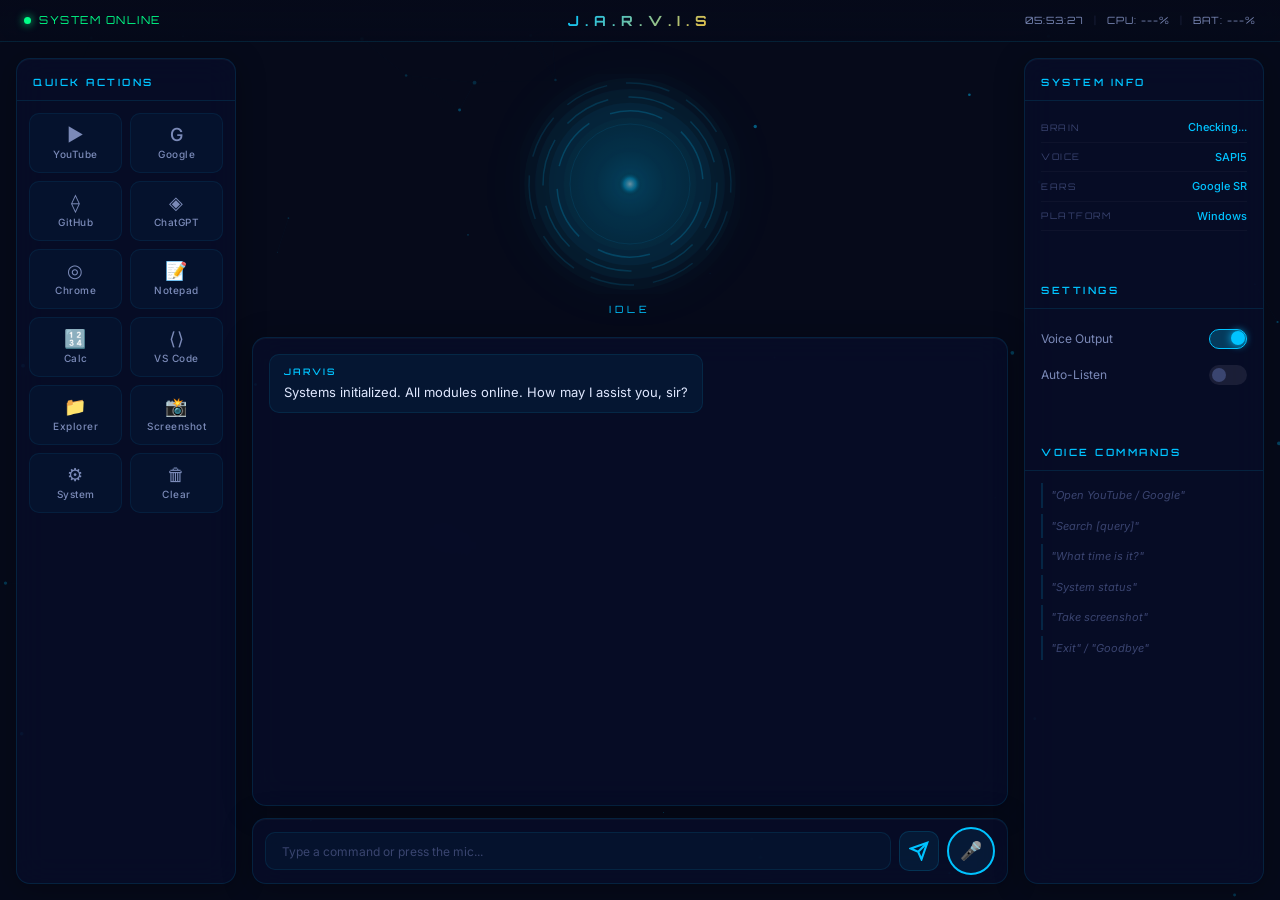
==== web/index.html @ ebd3c302 "Add Jarvis GUI Desktop App - Iron Man inspired interface with Eel (Python + HTML/CSS/JS), animated o" ====
<!DOCTYPE html>
<html lang="en">
<head>
    <meta charset="UTF-8">
    <meta name="viewport" content="width=device-width, initial-scale=1.0">
    <title>J.A.R.V.I.S — AI Assistant</title>
    <link rel="preconnect" href="https://fonts.googleapis.com">
    <link rel="preconnect" href="https://fonts.gstatic.com" crossorigin>
    <link href="https://fonts.googleapis.com/css2?family=Orbitron:wght@400;500;600;700;900&family=Inter:wght@300;400;500;600&display=swap" rel="stylesheet">
    <link rel="stylesheet" href="style.css">
</head>
<body>
    <!-- Background particle canvas -->
    <canvas id="bg-canvas"></canvas>

    <!-- Top status bar -->
    <header id="status-bar">
        <div class="status-left">
            <span class="status-dot"></span>
            <span id="status-text">SYSTEM ONLINE</span>
        </div>
        <div class="status-center">
            <span class="logo-text">J.A.R.V.I.S</span>
        </div>
        <div class="status-right">
            <span id="clock"></span>
            <span class="divider">|</span>
            <span id="cpu-stat">CPU: ---%</span>
            <span class="divider">|</span>
            <span id="battery-stat">BAT: ---%</span>
        </div>
    </header>

    <!-- Main container -->
    <main id="app">
        <!-- Left panel: Quick Actions -->
        <aside id="actions-panel" class="glass-panel">
            <h3 class="panel-title">QUICK ACTIONS</h3>
            <div class="actions-grid">
                <button class="action-btn" data-cmd="open youtube" id="btn-youtube">
                    <div class="action-icon">▶</div>
                    <span>YouTube</span>
                </button>
                <button class="action-btn" data-cmd="open google" id="btn-google">
                    <div class="action-icon">G</div>
                    <span>Google</span>
                </button>
                <button class="action-btn" data-cmd="open github" id="btn-github">
                    <div class="action-icon">⟠</div>
                    <span>GitHub</span>
                </button>
                <button class="action-btn" data-cmd="open chatgpt" id="btn-chatgpt">
                    <div class="action-icon">◈</div>
                    <span>ChatGPT</span>
                </button>
                <button class="action-btn" data-cmd="open chrome" id="btn-chrome">
                    <div class="action-icon">◎</div>
                    <span>Chrome</span>
                </button>
                <button class="action-btn" data-cmd="open notepad" id="btn-notepad">
                    <div class="action-icon">📝</div>
                    <span>Notepad</span>
                </button>
                <button class="action-btn" data-cmd="open calculator" id="btn-calc">
                    <div class="action-icon">🔢</div>
                    <span>Calc</span>
                </button>
                <button class="action-btn" data-cmd="open vs code" id="btn-vscode">
                    <div class="action-icon">⟨⟩</div>
                    <span>VS Code</span>
                </button>
                <button class="action-btn" data-cmd="open file explorer" id="btn-explorer">
                    <div class="action-icon">📁</div>
                    <span>Explorer</span>
                </button>
                <button class="action-btn" data-cmd="take screenshot" id="btn-screenshot">
                    <div class="action-icon">📸</div>
                    <span>Screenshot</span>
                </button>
                <button class="action-btn" data-cmd="system status" id="btn-system">
                    <div class="action-icon">⚙</div>
                    <span>System</span>
                </button>
                <button class="action-btn" data-cmd="clear history" id="btn-clear">
                    <div class="action-icon">🗑</div>
                    <span>Clear</span>
                </button>
            </div>
        </aside>

        <!-- Center: Orb + Conversation -->
        <section id="center-panel">
            <!-- Jarvis Orb -->
            <div id="orb-container">
                <canvas id="orb-canvas" width="220" height="220"></canvas>
                <div id="orb-label">IDLE</div>
            </div>

            <!-- Conversation log -->
            <div id="conversation" class="glass-panel">
                <div id="messages">
                    <div class="message jarvis-msg">
                        <span class="msg-sender">JARVIS</span>
                        <span class="msg-text">Systems initialized. All modules online. How may I assist you, sir?</span>
                    </div>
                </div>
            </div>

            <!-- Input bar -->
            <div id="input-bar" class="glass-panel">
                <input type="text" id="text-input" placeholder="Type a command or press the mic..." autocomplete="off" spellcheck="false">
                <button id="send-btn" title="Send">
                    <svg width="20" height="20" viewBox="0 0 24 24" fill="none" stroke="currentColor" stroke-width="2.5"><path d="M22 2L11 13"/><path d="M22 2L15 22L11 13L2 9L22 2Z"/></svg>
                </button>
                <button id="mic-btn" title="Start Listening">
                    <div class="mic-icon">🎤</div>
                    <div class="mic-pulse"></div>
                </button>
            </div>
        </section>

        <!-- Right panel: Settings & Info -->
        <aside id="info-panel" class="glass-panel">
            <h3 class="panel-title">SYSTEM INFO</h3>
            <div class="info-section">
                <div class="info-row">
                    <span class="info-label">Brain</span>
                    <span class="info-value" id="brain-status">Checking...</span>
                </div>
                <div class="info-row">
                    <span class="info-label">Voice</span>
                    <span class="info-value">SAPI5</span>
                </div>
                <div class="info-row">
                    <span class="info-label">Ears</span>
                    <span class="info-value">Google SR</span>
                </div>
                <div class="info-row">
                    <span class="info-label">Platform</span>
                    <span class="info-value">Windows</span>
                </div>
            </div>

            <h3 class="panel-title" style="margin-top: 24px;">SETTINGS</h3>
            <div class="info-section">
                <div class="setting-row">
                    <span>Voice Output</span>
                    <label class="toggle-switch">
                        <input type="checkbox" id="voice-toggle" checked>
                        <span class="toggle-slider"></span>
                    </label>
                </div>
                <div class="setting-row">
                    <span>Auto-Listen</span>
                    <label class="toggle-switch">
                        <input type="checkbox" id="autolisten-toggle">
                        <span class="toggle-slider"></span>
                    </label>
                </div>
            </div>

            <h3 class="panel-title" style="margin-top: 24px;">VOICE COMMANDS</h3>
            <div class="help-list">
                <div class="help-item">"Open YouTube / Google"</div>
                <div class="help-item">"Search [query]"</div>
                <div class="help-item">"What time is it?"</div>
                <div class="help-item">"System status"</div>
                <div class="help-item">"Take screenshot"</div>
                <div class="help-item">"Exit" / "Goodbye"</div>
            </div>
        </aside>
    </main>

    <script type="text/javascript" src="/eel.js"></script>
    <script src="app.js"></script>
</body>
</html>
---- web/style.css ----
/* ============================================================
   JARVIS GUI — Iron Man Inspired Theme
   Colors: Deep navy, electric blue glow, gold accents
   ============================================================ */

:root {
    --bg-primary: #060a1a;
    --bg-secondary: #0a0f2e;
    --bg-panel: rgba(10, 16, 48, 0.65);
    --border-glow: rgba(0, 195, 255, 0.2);
    --border-glow-strong: rgba(0, 195, 255, 0.5);
    --accent-blue: #00c3ff;
    --accent-blue-dim: #0077aa;
    --accent-gold: #f0c040;
    --accent-gold-dim: #9a7a20;
    --accent-green: #00ff88;
    --accent-red: #ff3b5c;
    --text-primary: #e0e8ff;
    --text-secondary: #7b8ab8;
    --text-dim: #3a4570;
    --glass-bg: rgba(8, 14, 44, 0.7);
    --glass-border: rgba(0, 195, 255, 0.12);
    --font-display: 'Orbitron', monospace, sans-serif;
    --font-body: 'Inter', -apple-system, BlinkMacSystemFont, sans-serif;
    --radius: 14px;
    --transition: 0.3s cubic-bezier(0.4, 0, 0.2, 1);
}

/* Reset */
*, *::before, *::after {
    margin: 0;
    padding: 0;
    box-sizing: border-box;
}

html, body {
    width: 100%;
    height: 100%;
    overflow: hidden;
    background: var(--bg-primary);
    color: var(--text-primary);
    font-family: var(--font-body);
    font-size: 13px;
    line-height: 1.5;
}

/* Background canvas */
#bg-canvas {
    position: fixed;
    top: 0;
    left: 0;
    width: 100%;
    height: 100%;
    z-index: 0;
    pointer-events: none;
}

/* ============================================================
   STATUS BAR
   ============================================================ */
#status-bar {
    position: fixed;
    top: 0;
    left: 0;
    right: 0;
    height: 42px;
    z-index: 100;
    display: flex;
    align-items: center;
    justify-content: space-between;
    padding: 0 24px;
    background: linear-gradient(180deg, rgba(6, 10, 26, 0.95) 0%, rgba(6, 10, 26, 0.8) 100%);
    border-bottom: 1px solid var(--glass-border);
    backdrop-filter: blur(20px);
    -webkit-backdrop-filter: blur(20px);
    font-family: var(--font-display);
    font-size: 11px;
    letter-spacing: 1.5px;
}

.status-left {
    display: flex;
    align-items: center;
    gap: 8px;
    color: var(--accent-green);
}

.status-dot {
    width: 7px;
    height: 7px;
    border-radius: 50%;
    background: var(--accent-green);
    box-shadow: 0 0 8px var(--accent-green);
    animation: pulse-dot 2s ease-in-out infinite;
}

@keyframes pulse-dot {
    0%, 100% { opacity: 1; box-shadow: 0 0 8px var(--accent-green); }
    50% { opacity: 0.5; box-shadow: 0 0 3px var(--accent-green); }
}

.status-center {
    position: absolute;
    left: 50%;
    transform: translateX(-50%);
}

.logo-text {
    font-family: var(--font-display);
    font-size: 14px;
    font-weight: 700;
    letter-spacing: 6px;
    background: linear-gradient(135deg, var(--accent-blue) 0%, var(--accent-gold) 100%);
    -webkit-background-clip: text;
    -webkit-text-fill-color: transparent;
    background-clip: text;
    text-shadow: none;
}

.status-right {
    display: flex;
    align-items: center;
    gap: 10px;
    color: var(--text-secondary);
    font-family: var(--font-display);
    font-size: 10px;
    letter-spacing: 1px;
}

.divider {
    color: var(--text-dim);
    opacity: 0.4;
}

/* ============================================================
   MAIN LAYOUT
   ============================================================ */
#app {
    position: relative;
    z-index: 1;
    display: grid;
    grid-template-columns: 220px 1fr 240px;
    gap: 16px;
    padding: 58px 16px 16px;
    height: 100vh;
    width: 100%;
}

/* ============================================================
   GLASS PANEL
   ============================================================ */
.glass-panel {
    background: var(--glass-bg);
    border: 1px solid var(--glass-border);
    border-radius: var(--radius);
    backdrop-filter: blur(16px);
    -webkit-backdrop-filter: blur(16px);
    box-shadow: 
        0 4px 30px rgba(0, 0, 0, 0.3),
        inset 0 1px 0 rgba(255, 255, 255, 0.03);
}

.panel-title {
    font-family: var(--font-display);
    font-size: 10px;
    font-weight: 600;
    letter-spacing: 2.5px;
    color: var(--accent-blue);
    padding: 16px 16px 10px;
    border-bottom: 1px solid var(--glass-border);
    text-transform: uppercase;
}

/* ============================================================
   LEFT PANEL — QUICK ACTIONS
   ============================================================ */
#actions-panel {
    overflow-y: auto;
    scrollbar-width: thin;
    scrollbar-color: var(--accent-blue-dim) transparent;
}

.actions-grid {
    display: grid;
    grid-template-columns: 1fr 1fr;
    gap: 8px;
    padding: 12px;
}

.action-btn {
    display: flex;
    flex-direction: column;
    align-items: center;
    justify-content: center;
    gap: 4px;
    padding: 12px 6px;
    background: rgba(0, 195, 255, 0.04);
    border: 1px solid rgba(0, 195, 255, 0.08);
    border-radius: 10px;
    color: var(--text-secondary);
    font-family: var(--font-body);
    font-size: 10px;
    font-weight: 500;
    letter-spacing: 0.5px;
    cursor: pointer;
    transition: var(--transition);
    position: relative;
    overflow: hidden;
}

.action-btn::before {
    content: '';
    position: absolute;
    inset: 0;
    background: radial-gradient(circle at center, rgba(0, 195, 255, 0.15), transparent 70%);
    opacity: 0;
    transition: opacity var(--transition);
}

.action-btn:hover {
    border-color: var(--border-glow-strong);
    color: var(--accent-blue);
    transform: translateY(-2px);
    box-shadow: 0 4px 20px rgba(0, 195, 255, 0.15);
}

.action-btn:hover::before {
    opacity: 1;
}

.action-btn:active {
    transform: translateY(0);
}

.action-icon {
    font-size: 18px;
    line-height: 1;
}

/* ============================================================
   CENTER PANEL
   ============================================================ */
#center-panel {
    display: flex;
    flex-direction: column;
    gap: 12px;
    min-height: 0;
}

/* ORB */
#orb-container {
    display: flex;
    flex-direction: column;
    align-items: center;
    justify-content: center;
    padding: 16px 0 8px;
    flex-shrink: 0;
}

#orb-canvas {
    filter: drop-shadow(0 0 30px rgba(0, 195, 255, 0.3));
    transition: filter 0.5s ease;
}

#orb-canvas.listening {
    filter: drop-shadow(0 0 50px rgba(0, 255, 136, 0.5));
}

#orb-canvas.thinking {
    filter: drop-shadow(0 0 50px rgba(240, 192, 64, 0.5));
}

#orb-canvas.speaking {
    filter: drop-shadow(0 0 50px rgba(0, 195, 255, 0.6));
}

#orb-label {
    font-family: var(--font-display);
    font-size: 10px;
    letter-spacing: 4px;
    color: var(--accent-blue);
    margin-top: 8px;
    transition: color var(--transition);
}

#orb-label.listening { color: var(--accent-green); }
#orb-label.thinking { color: var(--accent-gold); }
#orb-label.speaking { color: var(--accent-blue); }

/* CONVERSATION */
#conversation {
    flex: 1;
    min-height: 0;
    display: flex;
    flex-direction: column;
    overflow: hidden;
}

#messages {
    flex: 1;
    overflow-y: auto;
    padding: 16px;
    display: flex;
    flex-direction: column;
    gap: 10px;
    scrollbar-width: thin;
    scrollbar-color: var(--accent-blue-dim) transparent;
}

#messages::-webkit-scrollbar {
    width: 4px;
}

#messages::-webkit-scrollbar-track {
    background: transparent;
}

#messages::-webkit-scrollbar-thumb {
    background: var(--accent-blue-dim);
    border-radius: 4px;
}

.message {
    display: flex;
    flex-direction: column;
    gap: 3px;
    padding: 10px 14px;
    border-radius: 10px;
    animation: msg-slide-in 0.35s cubic-bezier(0.16, 1, 0.3, 1) forwards;
    opacity: 0;
    transform: translateY(12px);
    max-width: 85%;
}

@keyframes msg-slide-in {
    to {
        opacity: 1;
        transform: translateY(0);
    }
}

.jarvis-msg {
    background: rgba(0, 195, 255, 0.06);
    border: 1px solid rgba(0, 195, 255, 0.1);
    align-self: flex-start;
}

.user-msg {
    background: rgba(240, 192, 64, 0.06);
    border: 1px solid rgba(240, 192, 64, 0.1);
    align-self: flex-end;
}

.msg-sender {
    font-family: var(--font-display);
    font-size: 9px;
    font-weight: 600;
    letter-spacing: 2px;
    text-transform: uppercase;
}

.jarvis-msg .msg-sender { color: var(--accent-blue); }
.user-msg .msg-sender { color: var(--accent-gold); }

.msg-text {
    color: var(--text-primary);
    font-size: 13px;
    line-height: 1.6;
    word-break: break-word;
}

/* INPUT BAR */
#input-bar {
    display: flex;
    align-items: center;
    gap: 8px;
    padding: 8px 12px;
    flex-shrink: 0;
}

#text-input {
    flex: 1;
    background: rgba(0, 195, 255, 0.04);
    border: 1px solid rgba(0, 195, 255, 0.1);
    border-radius: 10px;
    padding: 10px 16px;
    color: var(--text-primary);
    font-family: var(--font-body);
    font-size: 13px;
    outline: none;
    transition: var(--transition);
}

#text-input::placeholder {
    color: var(--text-dim);
    font-size: 12px;
}

#text-input:focus {
    border-color: var(--accent-blue);
    box-shadow: 0 0 20px rgba(0, 195, 255, 0.1);
}

#send-btn {
    width: 40px;
    height: 40px;
    border-radius: 10px;
    border: 1px solid rgba(0, 195, 255, 0.15);
    background: rgba(0, 195, 255, 0.08);
    color: var(--accent-blue);
    cursor: pointer;
    display: flex;
    align-items: center;
    justify-content: center;
    transition: var(--transition);
    flex-shrink: 0;
}

#send-btn:hover {
    background: rgba(0, 195, 255, 0.2);
    border-color: var(--accent-blue);
    transform: scale(1.05);
}

/* MIC BUTTON */
#mic-btn {
    position: relative;
    width: 48px;
    height: 48px;
    border-radius: 50%;
    border: 2px solid var(--accent-blue);
    background: rgba(0, 195, 255, 0.08);
    color: var(--accent-blue);
    cursor: pointer;
    display: flex;
    align-items: center;
    justify-content: center;
    transition: var(--transition);
    flex-shrink: 0;
}

#mic-btn:hover {
    background: rgba(0, 195, 255, 0.2);
    box-shadow: 0 0 25px rgba(0, 195, 255, 0.3);
    transform: scale(1.08);
}

#mic-btn.active {
    border-color: var(--accent-green);
    background: rgba(0, 255, 136, 0.15);
    animation: mic-glow 1.5s ease-in-out infinite;
}

@keyframes mic-glow {
    0%, 100% { box-shadow: 0 0 15px rgba(0, 255, 136, 0.3); }
    50% { box-shadow: 0 0 35px rgba(0, 255, 136, 0.6); }
}

.mic-icon {
    font-size: 18px;
    z-index: 2;
}

.mic-pulse {
    position: absolute;
    inset: -4px;
    border-radius: 50%;
    border: 2px solid var(--accent-green);
    opacity: 0;
    pointer-events: none;
}

#mic-btn.active .mic-pulse {
    animation: mic-pulse-ring 1.5s ease-out infinite;
}

@keyframes mic-pulse-ring {
    0% { transform: scale(1); opacity: 0.6; }
    100% { transform: scale(1.5); opacity: 0; }
}

/* ============================================================
   RIGHT PANEL — INFO & SETTINGS
   ============================================================ */
#info-panel {
    overflow-y: auto;
    scrollbar-width: thin;
    scrollbar-color: var(--accent-blue-dim) transparent;
}

.info-section {
    padding: 12px 16px;
}

.info-row {
    display: flex;
    justify-content: space-between;
    align-items: center;
    padding: 6px 0;
    border-bottom: 1px solid rgba(255, 255, 255, 0.03);
}

.info-label {
    font-family: var(--font-display);
    font-size: 9px;
    letter-spacing: 1.5px;
    color: var(--text-dim);
    text-transform: uppercase;
}

.info-value {
    font-size: 11px;
    font-weight: 500;
    color: var(--accent-blue);
}

.setting-row {
    display: flex;
    justify-content: space-between;
    align-items: center;
    padding: 8px 0;
    font-size: 12px;
    color: var(--text-secondary);
}

/* Toggle switch */
.toggle-switch {
    position: relative;
    width: 38px;
    height: 20px;
    display: inline-block;
}

.toggle-switch input {
    opacity: 0;
    width: 0;
    height: 0;
}

.toggle-slider {
    position: absolute;
    inset: 0;
    background: rgba(255, 255, 255, 0.08);
    border-radius: 20px;
    cursor: pointer;
    transition: var(--transition);
}

.toggle-slider::before {
    content: '';
    position: absolute;
    width: 14px;
    height: 14px;
    left: 3px;
    bottom: 3px;
    background: var(--text-dim);
    border-radius: 50%;
    transition: var(--transition);
}

.toggle-switch input:checked + .toggle-slider {
    background: rgba(0, 195, 255, 0.25);
    border: 1px solid var(--accent-blue);
}

.toggle-switch input:checked + .toggle-slider::before {
    transform: translateX(18px);
    background: var(--accent-blue);
    box-shadow: 0 0 8px var(--accent-blue);
}

/* Help list */
.help-list {
    padding: 12px 16px;
    display: flex;
    flex-direction: column;
    gap: 6px;
}

.help-item {
    font-size: 11px;
    color: var(--text-dim);
    padding: 4px 8px;
    border-left: 2px solid rgba(0, 195, 255, 0.15);
    font-style: italic;
    transition: var(--transition);
}

.help-item:hover {
    color: var(--text-secondary);
    border-left-color: var(--accent-blue);
}

/* ============================================================
   SCROLLBAR GLOBAL
   ============================================================ */
::-webkit-scrollbar {
    width: 4px;
}

::-webkit-scrollbar-track {
    background: transparent;
}

::-webkit-scrollbar-thumb {
    background: var(--accent-blue-dim);
    border-radius: 4px;
}

/* ============================================================
   RESPONSIVE
   ============================================================ */
@media (max-width: 900px) {
    #app {
        grid-template-columns: 1fr;
        grid-template-rows: auto 1fr auto;
    }
    #actions-panel, #info-panel {
        display: none;
    }
}
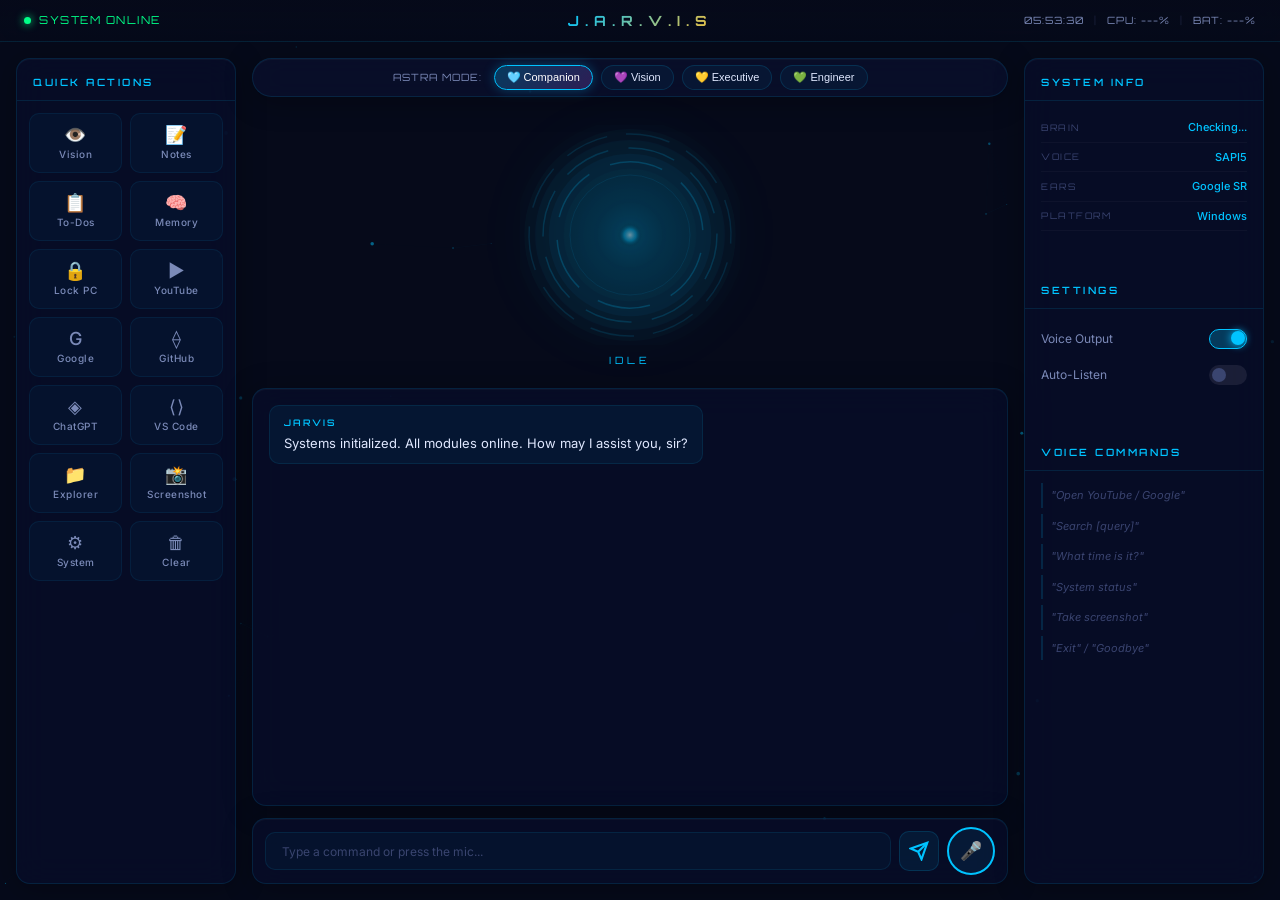
==== commit 7246b214: "feat: upgrade JARVIS to Personal Assistant suite with GPT-6 Astra Multimodal Screen Vision & Mode Sw" ====
--- a/web/index.html
+++ b/web/index.html
@@ -37,6 +37,26 @@
         <aside id="actions-panel" class="glass-panel">
             <h3 class="panel-title">QUICK ACTIONS</h3>
             <div class="actions-grid">
+                <button class="action-btn" data-cmd="what's on my screen" id="btn-vision">
+                    <div class="action-icon">👁️</div>
+                    <span>Vision</span>
+                </button>
+                <button class="action-btn" data-cmd="show my notes" id="btn-notes">
+                    <div class="action-icon">📝</div>
+                    <span>Notes</span>
+                </button>
+                <button class="action-btn" data-cmd="show my todos" id="btn-todos">
+                    <div class="action-icon">📋</div>
+                    <span>To-Dos</span>
+                </button>
+                <button class="action-btn" data-cmd="what do you remember" id="btn-memory">
+                    <div class="action-icon">🧠</div>
+                    <span>Memory</span>
+                </button>
+                <button class="action-btn" data-cmd="lock pc" id="btn-lock">
+                    <div class="action-icon">🔒</div>
+                    <span>Lock PC</span>
+                </button>
                 <button class="action-btn" data-cmd="open youtube" id="btn-youtube">
                     <div class="action-icon">▶</div>
                     <span>YouTube</span>
@@ -53,18 +73,6 @@
                     <div class="action-icon">◈</div>
                     <span>ChatGPT</span>
                 </button>
-                <button class="action-btn" data-cmd="open chrome" id="btn-chrome">
-                    <div class="action-icon">◎</div>
-                    <span>Chrome</span>
-                </button>
-                <button class="action-btn" data-cmd="open notepad" id="btn-notepad">
-                    <div class="action-icon">📝</div>
-                    <span>Notepad</span>
-                </button>
-                <button class="action-btn" data-cmd="open calculator" id="btn-calc">
-                    <div class="action-icon">🔢</div>
-                    <span>Calc</span>
-                </button>
                 <button class="action-btn" data-cmd="open vs code" id="btn-vscode">
                     <div class="action-icon">⟨⟩</div>
                     <span>VS Code</span>
@@ -77,7 +85,7 @@
                     <div class="action-icon">📸</div>
                     <span>Screenshot</span>
                 </button>
-                <button class="action-btn" data-cmd="system status" id="btn-system">
+                <button class="action-btn" data-cmd="detailed status" id="btn-system">
                     <div class="action-icon">⚙</div>
                     <span>System</span>
                 </button>
@@ -90,6 +98,15 @@
 
         <!-- Center: Orb + Conversation -->
         <section id="center-panel">
+            <!-- Astra Mode Selector -->
+            <div id="astra-mode-bar" class="glass-panel">
+                <span class="mode-label">ASTRA MODE:</span>
+                <button class="mode-btn active" data-mode="companion" id="mode-companion">🩵 Companion</button>
+                <button class="mode-btn" data-mode="vision" id="mode-vision">💜 Vision</button>
+                <button class="mode-btn" data-mode="executive" id="mode-executive">💛 Executive</button>
+                <button class="mode-btn" data-mode="engineer" id="mode-engineer">💚 Engineer</button>
+            </div>
+
             <!-- Jarvis Orb -->
             <div id="orb-container">
                 <canvas id="orb-canvas" width="220" height="220"></canvas>
--- a/web/style.css
+++ b/web/style.css
@@ -238,13 +238,72 @@
 }
 
 /* ============================================================
-   CENTER PANEL
+   CENTER PANEL & ASTRA MODE BAR
    ============================================================ */
 #center-panel {
     display: flex;
     flex-direction: column;
     gap: 12px;
     min-height: 0;
+}
+
+#astra-mode-bar {
+    display: flex;
+    align-items: center;
+    justify-content: center;
+    gap: 8px;
+    padding: 6px 12px;
+    border-radius: 30px;
+    background: rgba(10, 16, 48, 0.7);
+    border: 1px solid var(--glass-border);
+}
+
+.mode-label {
+    font-family: var(--font-display);
+    font-size: 10px;
+    letter-spacing: 1px;
+    color: var(--text-secondary);
+    margin-right: 4px;
+}
+
+.mode-btn {
+    background: rgba(0, 195, 255, 0.05);
+    border: 1px solid rgba(0, 195, 255, 0.15);
+    color: var(--text-primary);
+    padding: 5px 12px;
+    border-radius: 20px;
+    font-size: 11px;
+    font-weight: 500;
+    cursor: pointer;
+    transition: all 0.3s cubic-bezier(0.4, 0, 0.2, 1);
+}
+
+.mode-btn:hover {
+    border-color: var(--accent-blue);
+    background: rgba(0, 195, 255, 0.15);
+    transform: translateY(-1px);
+}
+
+.mode-btn.active {
+    background: linear-gradient(135deg, rgba(0, 195, 255, 0.25), rgba(157, 78, 221, 0.25));
+    border-color: var(--accent-blue);
+    color: #ffffff;
+    box-shadow: 0 0 12px rgba(0, 195, 255, 0.3);
+}
+
+.mode-btn[data-mode="vision"].active {
+    border-color: #9d4edd;
+    box-shadow: 0 0 12px rgba(157, 78, 221, 0.4);
+}
+
+.mode-btn[data-mode="executive"].active {
+    border-color: var(--accent-gold);
+    box-shadow: 0 0 12px rgba(240, 192, 64, 0.4);
+}
+
+.mode-btn[data-mode="engineer"].active {
+    border-color: var(--accent-green);
+    box-shadow: 0 0 12px rgba(0, 255, 136, 0.4);
 }
 
 /* ORB */
@@ -368,6 +427,66 @@
     line-height: 1.6;
     word-break: break-word;
 }
+
+.msg-text strong {
+    color: var(--accent-blue-bright);
+    font-weight: 600;
+}
+
+.inline-code {
+    background: rgba(0, 195, 255, 0.12);
+    color: #64dfdf;
+    padding: 2px 6px;
+    border-radius: 4px;
+    font-family: 'Consolas', 'Courier New', monospace;
+    font-size: 12px;
+}
+
+.code-container {
+    margin: 8px 0;
+    background: rgba(8, 12, 22, 0.85);
+    border: 1px solid rgba(0, 195, 255, 0.2);
+    border-radius: 8px;
+    overflow: hidden;
+    position: relative;
+}
+
+.code-lang {
+    display: block;
+    background: rgba(0, 195, 255, 0.15);
+    color: var(--accent-blue);
+    font-family: var(--font-display);
+    font-size: 10px;
+    font-weight: 700;
+    padding: 4px 10px;
+    letter-spacing: 1px;
+    border-bottom: 1px solid rgba(0, 195, 255, 0.1);
+}
+
+.code-block {
+    margin: 0;
+    padding: 10px 14px;
+    overflow-x: auto;
+    font-family: 'Consolas', 'Courier New', monospace;
+    font-size: 12px;
+    color: #a8dadc;
+    line-height: 1.5;
+    white-space: pre;
+}
+
+.chat-link {
+    color: #00c3ff;
+    text-decoration: underline;
+    font-weight: 500;
+    word-break: break-all;
+    transition: all 0.2s ease;
+}
+
+.chat-link:hover {
+    color: #ffffff;
+    text-shadow: 0 0 10px rgba(0, 195, 255, 0.8);
+}
+
 
 /* INPUT BAR */
 #input-bar {
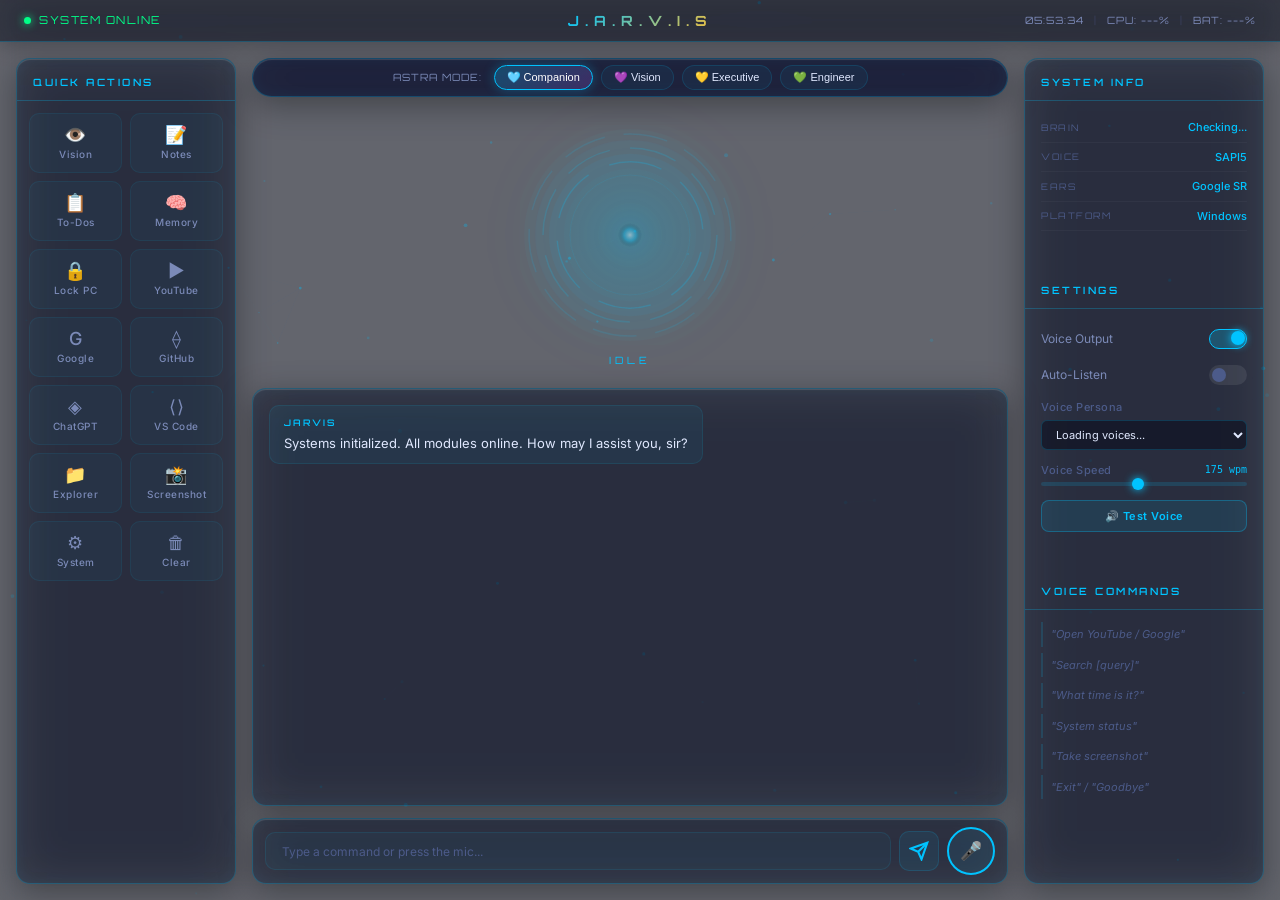
==== commit f98ce85c: "feat: add multi-voice selection, Siri voice communication chimes & waveforms, and translucent deskto" ====
--- a/web/index.html
+++ b/web/index.html
@@ -174,6 +174,20 @@
                         <span class="toggle-slider"></span>
                     </label>
                 </div>
+                <div class="setting-col">
+                    <label class="setting-label">Voice Persona</label>
+                    <select id="voice-select" class="glass-select">
+                        <option value="">Loading voices...</option>
+                    </select>
+                </div>
+                <div class="setting-col">
+                    <div class="setting-row-compact">
+                        <label class="setting-label">Voice Speed</label>
+                        <span id="voice-speed-val" class="speed-val">175 wpm</span>
+                    </div>
+                    <input type="range" id="voice-speed-range" class="glass-range" min="100" max="260" value="175" step="5">
+                </div>
+                <button id="test-voice-btn" class="glass-btn-full" style="margin-top: 8px;">🔊 Test Voice</button>
             </div>
 
             <h3 class="panel-title" style="margin-top: 24px;">VOICE COMMANDS</h3>
--- a/web/style.css
+++ b/web/style.css
@@ -4,11 +4,11 @@
    ============================================================ */
 
 :root {
-    --bg-primary: #060a1a;
-    --bg-secondary: #0a0f2e;
-    --bg-panel: rgba(10, 16, 48, 0.65);
-    --border-glow: rgba(0, 195, 255, 0.2);
-    --border-glow-strong: rgba(0, 195, 255, 0.5);
+    --bg-primary: rgba(4, 8, 20, 0.42);
+    --bg-secondary: rgba(8, 14, 38, 0.45);
+    --bg-panel: rgba(6, 12, 32, 0.35);
+    --border-glow: rgba(0, 195, 255, 0.25);
+    --border-glow-strong: rgba(0, 195, 255, 0.65);
     --accent-blue: #00c3ff;
     --accent-blue-dim: #0077aa;
     --accent-gold: #f0c040;
@@ -17,9 +17,9 @@
     --accent-red: #ff3b5c;
     --text-primary: #e0e8ff;
     --text-secondary: #7b8ab8;
-    --text-dim: #3a4570;
-    --glass-bg: rgba(8, 14, 44, 0.7);
-    --glass-border: rgba(0, 195, 255, 0.12);
+    --text-dim: #4c5b8a;
+    --glass-bg: rgba(6, 12, 32, 0.35);
+    --glass-border: rgba(0, 195, 255, 0.25);
     --font-display: 'Orbitron', monospace, sans-serif;
     --font-body: 'Inter', -apple-system, BlinkMacSystemFont, sans-serif;
     --radius: 14px;
@@ -37,7 +37,9 @@
     width: 100%;
     height: 100%;
     overflow: hidden;
-    background: var(--bg-primary);
+    background: rgba(4, 7, 18, 0.38);
+    backdrop-filter: blur(14px) saturate(180%);
+    -webkit-backdrop-filter: blur(14px) saturate(180%);
     color: var(--text-primary);
     font-family: var(--font-body);
     font-size: 13px;
@@ -53,6 +55,7 @@
     height: 100%;
     z-index: 0;
     pointer-events: none;
+    opacity: 0.8;
 }
 
 /* ============================================================
@@ -69,13 +72,14 @@
     align-items: center;
     justify-content: space-between;
     padding: 0 24px;
-    background: linear-gradient(180deg, rgba(6, 10, 26, 0.95) 0%, rgba(6, 10, 26, 0.8) 100%);
-    border-bottom: 1px solid var(--glass-border);
-    backdrop-filter: blur(20px);
-    -webkit-backdrop-filter: blur(20px);
+    background: rgba(5, 10, 26, 0.45);
+    border-bottom: 1px solid rgba(0, 195, 255, 0.25);
+    backdrop-filter: blur(25px) saturate(200%);
+    -webkit-backdrop-filter: blur(25px) saturate(200%);
     font-family: var(--font-display);
     font-size: 11px;
     letter-spacing: 1.5px;
+    box-shadow: 0 4px 20px rgba(0, 0, 0, 0.25);
 }
 
 .status-left {
@@ -150,14 +154,24 @@
    GLASS PANEL
    ============================================================ */
 .glass-panel {
-    background: var(--glass-bg);
-    border: 1px solid var(--glass-border);
+    background: rgba(8, 16, 40, 0.38);
+    border: 1px solid rgba(0, 195, 255, 0.25);
     border-radius: var(--radius);
-    backdrop-filter: blur(16px);
-    -webkit-backdrop-filter: blur(16px);
+    backdrop-filter: blur(24px) saturate(170%);
+    -webkit-backdrop-filter: blur(24px) saturate(170%);
     box-shadow: 
-        0 4px 30px rgba(0, 0, 0, 0.3),
-        inset 0 1px 0 rgba(255, 255, 255, 0.03);
+        0 8px 32px 0 rgba(0, 0, 0, 0.35),
+        inset 0 1px 1px 0 rgba(255, 255, 255, 0.15),
+        inset 0 0 15px rgba(0, 195, 255, 0.05);
+    transition: var(--transition);
+}
+
+.glass-panel:hover {
+    border-color: rgba(0, 195, 255, 0.45);
+    box-shadow: 
+        0 8px 32px 0 rgba(0, 0, 0, 0.45),
+        inset 0 1px 1px 0 rgba(255, 255, 255, 0.25),
+        0 0 20px rgba(0, 195, 255, 0.15);
 }
 
 .panel-title {
@@ -688,6 +702,104 @@
     box-shadow: 0 0 8px var(--accent-blue);
 }
 
+/* Voice Settings Controls */
+.setting-col {
+    display: flex;
+    flex-direction: column;
+    gap: 4px;
+    padding: 6px 0;
+}
+
+.setting-label {
+    font-size: 11px;
+    color: var(--text-dim);
+    font-weight: 500;
+    letter-spacing: 0.5px;
+}
+
+.setting-row-compact {
+    display: flex;
+    justify-content: space-between;
+    align-items: center;
+}
+
+.speed-val {
+    font-size: 10px;
+    color: var(--accent-blue);
+    font-family: var(--font-mono, monospace);
+}
+
+.glass-select {
+    width: 100%;
+    padding: 6px 10px;
+    background: rgba(10, 15, 30, 0.6);
+    border: 1px solid rgba(0, 195, 255, 0.2);
+    border-radius: 6px;
+    color: var(--text-primary);
+    font-family: var(--font-body);
+    font-size: 11px;
+    outline: none;
+    cursor: pointer;
+    transition: var(--transition);
+}
+
+.glass-select option {
+    background: #0a0f1d;
+    color: #e0f2fe;
+}
+
+.glass-select:focus, .glass-select:hover {
+    border-color: var(--accent-blue);
+    box-shadow: 0 0 10px rgba(0, 195, 255, 0.2);
+}
+
+.glass-range {
+    width: 100%;
+    height: 4px;
+    -webkit-appearance: none;
+    appearance: none;
+    background: rgba(0, 195, 255, 0.15);
+    border-radius: 4px;
+    outline: none;
+    cursor: pointer;
+}
+
+.glass-range::-webkit-slider-thumb {
+    -webkit-appearance: none;
+    appearance: none;
+    width: 12px;
+    height: 12px;
+    border-radius: 50%;
+    background: var(--accent-blue);
+    box-shadow: 0 0 8px var(--accent-blue);
+    cursor: pointer;
+}
+
+.glass-btn-full {
+    width: 100%;
+    padding: 8px 12px;
+    background: rgba(0, 195, 255, 0.1);
+    border: 1px solid rgba(0, 195, 255, 0.3);
+    border-radius: 8px;
+    color: var(--accent-blue);
+    font-family: var(--font-body);
+    font-size: 11px;
+    font-weight: 600;
+    letter-spacing: 0.5px;
+    cursor: pointer;
+    transition: var(--transition);
+}
+
+.glass-btn-full:hover {
+    background: rgba(0, 195, 255, 0.2);
+    border-color: var(--accent-blue);
+    box-shadow: 0 0 15px rgba(0, 195, 255, 0.3);
+}
+
+.glass-btn-full:active {
+    transform: scale(0.98);
+}
+
 /* Help list */
 .help-list {
     padding: 12px 16px;
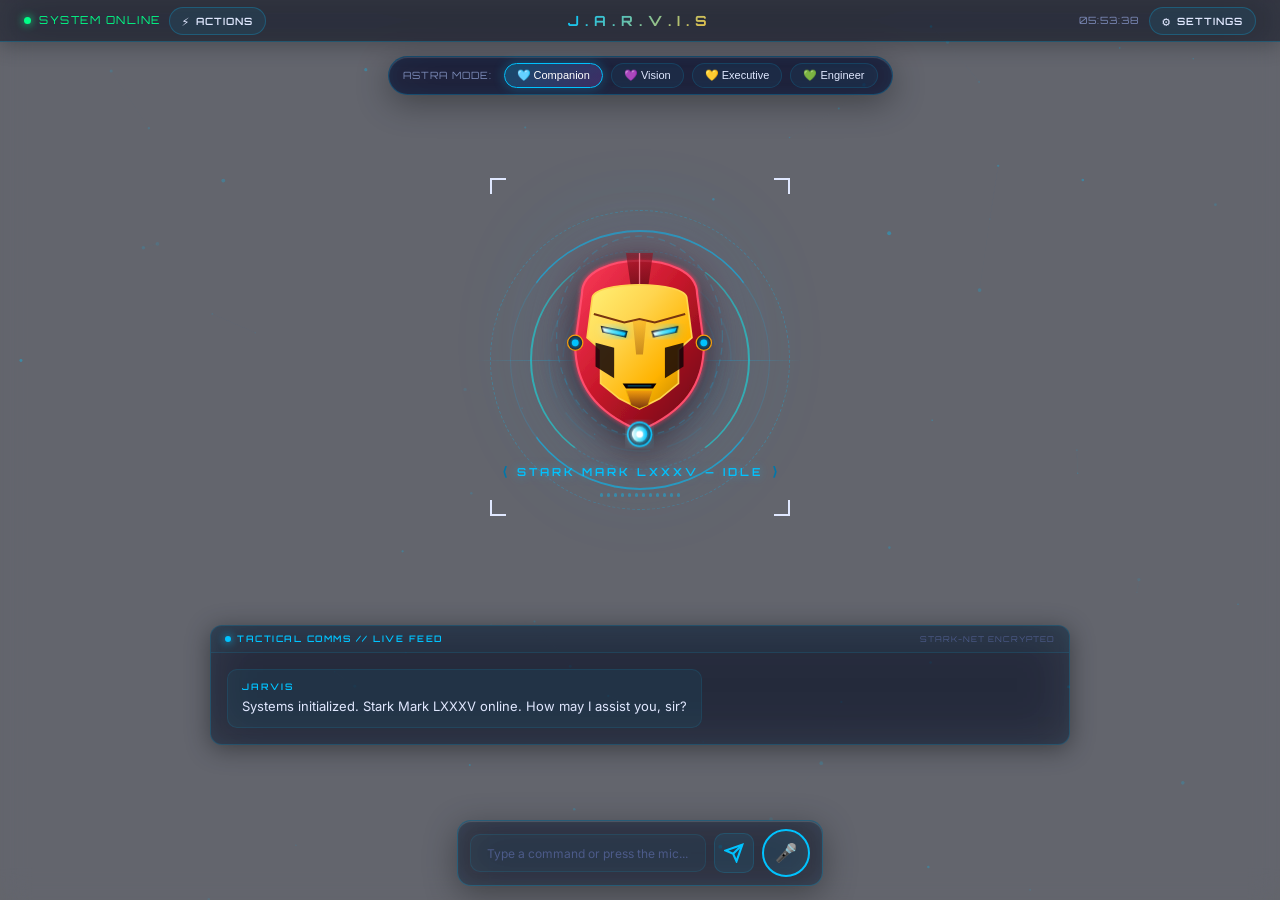
==== commit bca86f2a: "feat: add Iron Man Mark 85 HUD centerpiece, Quick Actions overlay drawer, and confidential system st" ====
--- a/web/index.html
+++ b/web/index.html
@@ -18,24 +18,31 @@
         <div class="status-left">
             <span class="status-dot"></span>
             <span id="status-text">SYSTEM ONLINE</span>
+            <button id="actions-toggle-btn" class="settings-btn actions-btn-toggle" title="Quick Actions">
+                <span class="settings-icon">⚡</span>
+                <span class="settings-btn-text">ACTIONS</span>
+            </button>
         </div>
         <div class="status-center">
             <span class="logo-text">J.A.R.V.I.S</span>
         </div>
         <div class="status-right">
             <span id="clock"></span>
-            <span class="divider">|</span>
-            <span id="cpu-stat">CPU: ---%</span>
-            <span class="divider">|</span>
-            <span id="battery-stat">BAT: ---%</span>
+            <button id="settings-toggle-btn" class="settings-btn" title="Settings">
+                <span class="settings-icon">⚙️</span>
+                <span class="settings-btn-text">SETTINGS</span>
+            </button>
         </div>
     </header>
 
     <!-- Main container -->
     <main id="app">
-        <!-- Left panel: Quick Actions -->
-        <aside id="actions-panel" class="glass-panel">
-            <h3 class="panel-title">QUICK ACTIONS</h3>
+        <!-- Quick Actions Drawer (Overlay Popup like Settings) -->
+        <aside id="actions-panel" class="glass-panel actions-drawer">
+            <div class="drawer-header">
+                <h3 class="panel-title" style="border-bottom: none; padding: 0;">QUICK ACTIONS</h3>
+                <button id="close-actions-btn" class="close-btn" title="Close Actions">✕</button>
+            </div>
             <div class="actions-grid">
                 <button class="action-btn" data-cmd="what's on my screen" id="btn-vision">
                     <div class="action-icon">👁️</div>
@@ -85,10 +92,6 @@
                     <div class="action-icon">📸</div>
                     <span>Screenshot</span>
                 </button>
-                <button class="action-btn" data-cmd="detailed status" id="btn-system">
-                    <div class="action-icon">⚙</div>
-                    <span>System</span>
-                </button>
                 <button class="action-btn" data-cmd="clear history" id="btn-clear">
                     <div class="action-icon">🗑</div>
                     <span>Clear</span>
@@ -96,7 +99,7 @@
             </div>
         </aside>
 
-        <!-- Center: Orb + Conversation -->
+        <!-- Center: Iron Man HUD Centerpiece + Controls -->
         <section id="center-panel">
             <!-- Astra Mode Selector -->
             <div id="astra-mode-bar" class="glass-panel">
@@ -107,23 +110,162 @@
                 <button class="mode-btn" data-mode="engineer" id="mode-engineer">💚 Engineer</button>
             </div>
 
-            <!-- Jarvis Orb -->
-            <div id="orb-container">
-                <canvas id="orb-canvas" width="220" height="220"></canvas>
-                <div id="orb-label">IDLE</div>
-            </div>
-
-            <!-- Conversation log -->
-            <div id="conversation" class="glass-panel">
+            <!-- Iron Man HUD Graphic Centerpiece -->
+            <div id="orb-container" class="ironman-stage idle">
+                <!-- Background holographic canvas for arc reactor glow -->
+                <canvas id="orb-canvas" width="320" height="280" class="ironman-canvas"></canvas>
+                
+                <!-- Holographic HUD Rings & Target Reticles -->
+                <div class="hud-ring hud-ring-outer"></div>
+                <div class="hud-ring hud-ring-mid"></div>
+                <div class="hud-ring hud-ring-inner"></div>
+                <div class="hud-corner hud-corner-tl"></div>
+                <div class="hud-corner hud-corner-tr"></div>
+                <div class="hud-corner hud-corner-bl"></div>
+                <div class="hud-corner hud-corner-br"></div>
+                <div class="hud-reticle-horiz"></div>
+
+                <!-- Iron Man Mark 85 Helmet SVG -->
+                <div class="ironman-mask-wrapper">
+                    <svg class="ironman-svg" viewBox="0 0 240 280" width="220" height="260">
+                        <defs>
+                            <linearGradient id="stark-red" x1="0%" y1="0%" x2="100%" y2="100%">
+                                <stop offset="0%" stop-color="#ff3b5c"/>
+                                <stop offset="45%" stop-color="#c9182b"/>
+                                <stop offset="85%" stop-color="#800a18"/>
+                                <stop offset="100%" stop-color="#4d040c"/>
+                            </linearGradient>
+                            <linearGradient id="stark-red-dark" x1="0%" y1="0%" x2="0%" y2="100%">
+                                <stop offset="0%" stop-color="#990f20"/>
+                                <stop offset="100%" stop-color="#3d0309"/>
+                            </linearGradient>
+                            <linearGradient id="stark-gold" x1="0%" y1="0%" x2="100%" y2="100%">
+                                <stop offset="0%" stop-color="#fff176"/>
+                                <stop offset="35%" stop-color="#ffd54f"/>
+                                <stop offset="70%" stop-color="#ffb300"/>
+                                <stop offset="100%" stop-color="#b27b00"/>
+                            </linearGradient>
+                            <linearGradient id="stark-gold-dark" x1="0%" y1="0%" x2="0%" y2="100%">
+                                <stop offset="0%" stop-color="#f59e0b"/>
+                                <stop offset="100%" stop-color="#78350f"/>
+                            </linearGradient>
+                            <linearGradient id="eye-cyan" x1="0%" y1="0%" x2="100%" y2="0%">
+                                <stop offset="0%" stop-color="#ffffff"/>
+                                <stop offset="40%" stop-color="#67e8f9"/>
+                                <stop offset="100%" stop-color="#00c3ff"/>
+                            </linearGradient>
+                            <filter id="ironman-glow" x="-40%" y="-40%" width="180%" height="180%">
+                                <feGaussianBlur stdDeviation="4" result="blur1"/>
+                                <feGaussianBlur stdDeviation="8" result="blur2"/>
+                                <feMerge>
+                                    <feMergeNode in="blur2"/>
+                                    <feMergeNode in="blur1"/>
+                                    <feMergeNode in="SourceGraphic"/>
+                                </feMerge>
+                            </filter>
+                            <filter id="eye-glow-soft" x="-50%" y="-50%" width="200%" height="200%">
+                                <feGaussianBlur stdDeviation="2.5" result="blur"/>
+                                <feMerge>
+                                    <feMergeNode in="blur"/>
+                                    <feMergeNode in="SourceGraphic"/>
+                                </feMerge>
+                            </filter>
+                        </defs>
+
+                        <!-- Outer Armor Energy Field -->
+                        <ellipse cx="120" cy="140" rx="98" ry="118" fill="none" stroke="rgba(0, 195, 255, 0.2)" stroke-width="1.5" stroke-dasharray="8 6"/>
+
+                        <!-- Helmet Outer Shell (Stark Crimson Cranium) -->
+                        <path d="M 52 90 C 52 38, 188 38, 188 90 L 196 150 C 196 198, 172 230, 120 252 C 68 230, 44 198, 44 150 Z" 
+                              fill="url(#stark-red)" stroke="#ff4d6d" stroke-width="2.5" filter="url(#eye-glow-soft)"/>
+
+                        <!-- Forehead Plate Center Ridge -->
+                        <path d="M 104 42 L 136 42 L 130 84 L 110 84 Z" fill="url(#stark-red-dark)" opacity="0.6"/>
+                        <line x1="120" y1="42" x2="120" y2="82" stroke="#ff8599" stroke-width="1.5" opacity="0.8"/>
+
+                        <!-- Temple Nodes / Audio Sensors -->
+                        <circle cx="44" cy="148" r="9" fill="#1e293b" stroke="#f59e0b" stroke-width="1.5"/>
+                        <circle cx="44" cy="148" r="4" fill="#00c3ff" filter="url(#eye-glow-soft)"/>
+                        <circle cx="196" cy="148" r="9" fill="#1e293b" stroke="#f59e0b" stroke-width="1.5"/>
+                        <circle cx="196" cy="148" r="4" fill="#00c3ff" filter="url(#eye-glow-soft)"/>
+
+                        <!-- Gold Faceplate Main Contour -->
+                        <path d="M 64 96 C 64 74, 176 74, 176 96 L 182 142 L 166 156 L 166 196 L 144 214 L 120 226 L 96 214 L 74 196 L 74 156 L 58 142 Z" 
+                              fill="url(#stark-gold)" stroke="#ffd54f" stroke-width="2"/>
+
+                        <!-- Brow Overhang Accent -->
+                        <path d="M 66 114 L 102 124 L 120 120 L 138 124 L 174 114" fill="none" stroke="#78350f" stroke-width="2.5"/>
+
+                        <!-- Cheek Armor Recesses -->
+                        <polygon points="68,148 90,154 90,190 68,176" fill="#120306" opacity="0.85"/>
+                        <polygon points="172,148 150,154 150,190 172,176" fill="#120306" opacity="0.85"/>
+
+                        <!-- Nose / Center Ridge -->
+                        <path d="M 112 122 L 128 122 L 124 162 L 116 162 Z" fill="url(#stark-gold-dark)" opacity="0.4"/>
+
+                        <!-- Mouth Grille / Lower Ventilation -->
+                        <path d="M 100 196 L 140 196 L 136 202 L 104 202 Z" fill="#090103"/>
+                        <line x1="106" y1="199" x2="134" y2="199" stroke="#00c3ff" stroke-width="1" opacity="0.6"/>
+
+                        <!-- Chin Guard Plate -->
+                        <polygon points="104,204 136,204 130,222 120,226 110,222" fill="url(#stark-gold-dark)" stroke="#eab308" stroke-width="1"/>
+
+                        <!-- ICONIC GLOWING SLANTED EYES -->
+                        <polygon points="74,128 106,134 104,142 76,136" fill="#0a0205"/>
+                        <polygon points="76,130 104,136 102,140 78,135" fill="url(#eye-cyan)" filter="url(#ironman-glow)" class="ironman-eye eye-left"/>
+
+                        <polygon points="166,128 134,134 136,142 164,136" fill="#0a0205"/>
+                        <polygon points="164,130 136,136 138,140 162,135" fill="url(#eye-cyan)" filter="url(#ironman-glow)" class="ironman-eye eye-right"/>
+
+                        <!-- Arc Reactor Core Emitter -->
+                        <circle cx="120" cy="256" r="14" fill="#0f172a" stroke="#00c3ff" stroke-width="2"/>
+                        <circle cx="120" cy="256" r="9" fill="url(#eye-cyan)" filter="url(#ironman-glow)" class="ironman-arc-core"/>
+                        <circle cx="120" cy="256" r="4" fill="#ffffff" filter="url(#eye-glow-soft)"/>
+                    </svg>
+                </div>
+
+                <!-- Telemetry Status Label -->
+                <div class="ironman-telemetry">
+                    <span class="telemetry-bracket">⟨</span>
+                    <span id="orb-label" class="ironman-label">STARK MARK LXXXV — IDLE</span>
+                    <span class="telemetry-bracket">⟩</span>
+                </div>
+
+                <!-- Voice Equalizer Bars -->
+                <div class="hud-voice-bars" id="hud-voice-bars">
+                    <span class="vbar"></span>
+                    <span class="vbar"></span>
+                    <span class="vbar"></span>
+                    <span class="vbar"></span>
+                    <span class="vbar"></span>
+                    <span class="vbar"></span>
+                    <span class="vbar"></span>
+                    <span class="vbar"></span>
+                    <span class="vbar"></span>
+                    <span class="vbar"></span>
+                    <span class="vbar"></span>
+                    <span class="vbar"></span>
+                </div>
+            </div>
+
+            <!-- Holographic Communication HUD (Tactical Live Comms Feed) -->
+            <div id="conversation" class="hologram-hud-feed glass-panel">
+                <div class="hud-feed-header">
+                    <div class="feed-header-left">
+                        <span class="feed-dot"></span>
+                        <span class="hud-feed-title">TACTICAL COMMS // LIVE FEED</span>
+                    </div>
+                    <span class="feed-protocol">STARK-NET ENCRYPTED</span>
+                </div>
                 <div id="messages">
                     <div class="message jarvis-msg">
                         <span class="msg-sender">JARVIS</span>
-                        <span class="msg-text">Systems initialized. All modules online. How may I assist you, sir?</span>
+                        <span class="msg-text">Systems initialized. Stark Mark LXXXV online. How may I assist you, sir?</span>
                     </div>
                 </div>
             </div>
 
-            <!-- Input bar -->
+            <!-- Input Bar -->
             <div id="input-bar" class="glass-panel">
                 <input type="text" id="text-input" placeholder="Type a command or press the mic..." autocomplete="off" spellcheck="false">
                 <button id="send-btn" title="Send">
@@ -136,29 +278,37 @@
             </div>
         </section>
 
-        <!-- Right panel: Settings & Info -->
-        <aside id="info-panel" class="glass-panel">
-            <h3 class="panel-title">SYSTEM INFO</h3>
-            <div class="info-section">
-                <div class="info-row">
-                    <span class="info-label">Brain</span>
-                    <span class="info-value" id="brain-status">Checking...</span>
-                </div>
-                <div class="info-row">
-                    <span class="info-label">Voice</span>
-                    <span class="info-value">SAPI5</span>
-                </div>
-                <div class="info-row">
-                    <span class="info-label">Ears</span>
-                    <span class="info-value">Google SR</span>
-                </div>
-                <div class="info-row">
-                    <span class="info-label">Platform</span>
-                    <span class="info-value">Windows</span>
-                </div>
-            </div>
-
-            <h3 class="panel-title" style="margin-top: 24px;">SETTINGS</h3>
+        <!-- Right panel: Settings & Info Drawer (Modal Popup Overlay) -->
+        <aside id="info-panel" class="glass-panel settings-drawer">
+            <div class="drawer-header">
+                <h3 class="panel-title" style="border-bottom: none; padding: 0;">CONTROL CENTER</h3>
+                <button id="close-settings-btn" class="close-btn" title="Close Settings">✕</button>
+            </div>
+            <h3 class="panel-title">SYSTEM INFO <span class="confidential-badge">🔒 CONFIDENTIAL</span></h3>
+            <div class="info-section confidential-section">
+                <div class="info-row">
+                    <span class="info-label">Brain Status</span>
+                    <span class="info-value confidential-val" id="brain-status"><span class="confidential-stamp">CLASSIFIED</span> ASTRA CORE // LVL 5</span>
+                </div>
+                <div class="info-row">
+                    <span class="info-label">Voice Core</span>
+                    <span class="info-value confidential-val"><span class="confidential-stamp">ENCRYPTED</span> SAPI5 NEURAL V3</span>
+                </div>
+                <div class="info-row">
+                    <span class="info-label">Acoustic SR</span>
+                    <span class="info-value confidential-val"><span class="confidential-stamp">RESTRICTED</span> STARK NEURAL SR</span>
+                </div>
+                <div class="info-row">
+                    <span class="info-label">Security Protocol</span>
+                    <span class="info-value confidential-val"><span class="confidential-stamp">AUTHORIZED</span> STARK LEVEL 5</span>
+                </div>
+                <div class="info-row">
+                    <span class="info-label">Clearance Tier</span>
+                    <span class="info-value confidential-val"><span class="confidential-stamp">EYES ONLY</span> TACTICAL OVERRIDE</span>
+                </div>
+            </div>
+
+            <h3 class="panel-title" style="margin-top: 20px;">SETTINGS</h3>
             <div class="info-section">
                 <div class="setting-row">
                     <span>Voice Output</span>
@@ -190,7 +340,7 @@
                 <button id="test-voice-btn" class="glass-btn-full" style="margin-top: 8px;">🔊 Test Voice</button>
             </div>
 
-            <h3 class="panel-title" style="margin-top: 24px;">VOICE COMMANDS</h3>
+            <h3 class="panel-title" style="margin-top: 20px;">VOICE COMMANDS</h3>
             <div class="help-list">
                 <div class="help-item">"Open YouTube / Google"</div>
                 <div class="help-item">"Search [query]"</div>
--- a/web/style.css
+++ b/web/style.css
@@ -142,12 +142,16 @@
 #app {
     position: relative;
     z-index: 1;
-    display: grid;
-    grid-template-columns: 220px 1fr 240px;
-    gap: 16px;
-    padding: 58px 16px 16px;
+    display: flex;
+    flex-direction: column;
+    align-items: center;
+    justify-content: space-between;
+    padding: 56px 20px 14px;
     height: 100vh;
     width: 100%;
+    max-width: 1200px;
+    margin: 0 auto;
+    box-sizing: border-box;
 }
 
 /* ============================================================
@@ -186,12 +190,31 @@
 }
 
 /* ============================================================
-   LEFT PANEL — QUICK ACTIONS
+   QUICK ACTIONS DRAWER (POPUP OVERLAY LIKE SETTINGS)
    ============================================================ */
-#actions-panel {
+#actions-panel, .actions-drawer {
+    position: fixed !important;
+    top: 50px;
+    left: 16px;
+    width: 320px;
+    max-height: calc(100vh - 66px);
+    z-index: 1000;
     overflow-y: auto;
     scrollbar-width: thin;
     scrollbar-color: var(--accent-blue-dim) transparent;
+    display: none;
+    opacity: 0;
+    transform: translateY(-12px) scale(0.96);
+    transition: opacity 0.3s cubic-bezier(0.4, 0, 0.2, 1), transform 0.3s cubic-bezier(0.4, 0, 0.2, 1);
+    box-shadow: 0 16px 48px rgba(0, 0, 0, 0.6), 0 0 30px rgba(0, 195, 255, 0.2) !important;
+    border: 1px solid rgba(0, 195, 255, 0.4) !important;
+    backdrop-filter: blur(30px) saturate(190%) !important;
+    -webkit-backdrop-filter: blur(30px) saturate(190%) !important;
+}
+
+#actions-panel.open, .actions-drawer.open {
+    display: block !important;
+    animation: drawer-slide-down 0.3s cubic-bezier(0.16, 1, 0.3, 1) forwards;
 }
 
 .actions-grid {
@@ -257,8 +280,14 @@
 #center-panel {
     display: flex;
     flex-direction: column;
-    gap: 12px;
+    align-items: center;
+    justify-content: space-between;
+    width: 100%;
+    max-width: 860px;
+    height: 100%;
+    gap: 10px;
     min-height: 0;
+    flex: 1;
 }
 
 #astra-mode-bar {
@@ -266,7 +295,7 @@
     align-items: center;
     justify-content: center;
     gap: 8px;
-    padding: 6px 12px;
+    padding: 6px 14px;
     border-radius: 30px;
     background: rgba(10, 16, 48, 0.7);
     border: 1px solid var(--glass-border);
@@ -320,53 +349,329 @@
     box-shadow: 0 0 12px rgba(0, 255, 136, 0.4);
 }
 
-/* ORB */
-#orb-container {
+/* ============================================================
+   IRON MAN HUD CENTERPIECE (STARK MARK LXXXV)
+   ============================================================ */
+#orb-container, .ironman-stage {
+    position: relative;
+    flex: 1;
     display: flex;
     flex-direction: column;
     align-items: center;
     justify-content: center;
-    padding: 16px 0 8px;
-    flex-shrink: 0;
-}
-
-#orb-canvas {
-    filter: drop-shadow(0 0 30px rgba(0, 195, 255, 0.3));
-    transition: filter 0.5s ease;
-}
-
-#orb-canvas.listening {
-    filter: drop-shadow(0 0 50px rgba(0, 255, 136, 0.5));
-}
-
-#orb-canvas.thinking {
-    filter: drop-shadow(0 0 50px rgba(240, 192, 64, 0.5));
-}
-
-#orb-canvas.speaking {
-    filter: drop-shadow(0 0 50px rgba(0, 195, 255, 0.6));
-}
-
-#orb-label {
+    width: 100%;
+    min-height: 270px;
+    max-height: 380px;
+    padding: 6px 0;
+}
+
+.ironman-canvas {
+    position: absolute;
+    top: 50%;
+    left: 50%;
+    transform: translate(-50%, -50%);
+    pointer-events: none;
+    z-index: 0;
+    opacity: 0.85;
+}
+
+/* Holographic HUD Rings */
+.hud-ring {
+    position: absolute;
+    top: 50%;
+    left: 50%;
+    transform: translate(-50%, -50%);
+    border-radius: 50%;
+    pointer-events: none;
+    z-index: 1;
+    transition: all 0.5s ease;
+}
+
+.hud-ring-outer {
+    width: 300px;
+    height: 300px;
+    border: 1px dashed rgba(0, 195, 255, 0.28);
+    animation: rotate-cw 28s linear infinite;
+}
+
+.hud-ring-mid {
+    width: 260px;
+    height: 260px;
+    border: 1px solid rgba(0, 195, 255, 0.15);
+    border-top: 2px solid rgba(0, 195, 255, 0.6);
+    border-bottom: 2px solid rgba(0, 195, 255, 0.6);
+    animation: rotate-ccw 18s linear infinite;
+}
+
+.hud-ring-inner {
+    width: 220px;
+    height: 220px;
+    border: 1px dashed rgba(0, 195, 255, 0.2);
+    border-left: 2px solid rgba(0, 255, 255, 0.5);
+    border-right: 2px solid rgba(0, 255, 255, 0.5);
+    animation: rotate-cw 12s linear infinite;
+}
+
+@keyframes rotate-cw {
+    from { transform: translate(-50%, -50%) rotate(0deg); }
+    to { transform: translate(-50%, -50%) rotate(360deg); }
+}
+
+@keyframes rotate-ccw {
+    from { transform: translate(-50%, -50%) rotate(0deg); }
+    to { transform: translate(-50%, -50%) rotate(-360deg); }
+}
+
+/* HUD Corner Brackets */
+.hud-corner {
+    position: absolute;
+    width: 16px;
+    height: 16px;
+    border-color: rgba(0, 195, 255, 0.5);
+    pointer-events: none;
+    z-index: 1;
+}
+
+.hud-corner-tl { top: 8px; left: calc(50% - 150px); border-top: 2px solid; border-left: 2px solid; }
+.hud-corner-tr { top: 8px; right: calc(50% - 150px); border-top: 2px solid; border-right: 2px solid; }
+.hud-corner-bl { bottom: 34px; left: calc(50% - 150px); border-bottom: 2px solid; border-left: 2px solid; }
+.hud-corner-br { bottom: 34px; right: calc(50% - 150px); border-bottom: 2px solid; border-right: 2px solid; }
+
+.hud-reticle-horiz {
+    position: absolute;
+    top: 50%;
+    left: calc(50% - 165px);
+    width: 330px;
+    height: 1px;
+    background: linear-gradient(90deg, transparent, rgba(0, 195, 255, 0.25), transparent 45%, transparent 55%, rgba(0, 195, 255, 0.25), transparent);
+    pointer-events: none;
+    z-index: 1;
+}
+
+/* Iron Man Mask Wrapper */
+.ironman-mask-wrapper {
+    position: relative;
+    z-index: 2;
+    display: flex;
+    align-items: center;
+    justify-content: center;
+    filter: drop-shadow(0 0 25px rgba(255, 59, 92, 0.35)) drop-shadow(0 0 45px rgba(0, 195, 255, 0.25));
+    animation: ironman-hover 4s ease-in-out infinite;
+    transition: all 0.5s ease;
+}
+
+@keyframes ironman-hover {
+    0%, 100% { transform: translateY(0); }
+    50% { transform: translateY(-7px); }
+}
+
+.ironman-svg {
+    max-height: 240px;
+    width: auto;
+    filter: drop-shadow(0 8px 24px rgba(0, 0, 0, 0.7));
+}
+
+/* Eye and Core Glowing Animations */
+.ironman-eye {
+    transition: all 0.3s ease;
+    animation: eye-breathe 3s ease-in-out infinite;
+}
+
+@keyframes eye-breathe {
+    0%, 100% { opacity: 0.9; filter: drop-shadow(0 0 6px #00ffff); }
+    50% { opacity: 1; filter: drop-shadow(0 0 14px #00ffff) drop-shadow(0 0 22px #0088ff); }
+}
+
+.ironman-arc-core {
+    animation: arc-pulse 2.5s ease-in-out infinite;
+}
+
+@keyframes arc-pulse {
+    0%, 100% { filter: drop-shadow(0 0 5px #00e5ff); opacity: 0.85; }
+    50% { filter: drop-shadow(0 0 16px #00e5ff) drop-shadow(0 0 24px #00aaff); opacity: 1; }
+}
+
+/* State Reactions */
+.ironman-stage.listening .hud-ring-outer,
+.ironman-stage.listening .hud-ring-mid {
+    border-color: rgba(0, 255, 136, 0.6);
+    box-shadow: 0 0 20px rgba(0, 255, 136, 0.3);
+}
+.ironman-stage.listening .hud-corner {
+    border-color: var(--accent-green);
+}
+.ironman-stage.listening .ironman-eye {
+    fill: #00ff88;
+    filter: drop-shadow(0 0 18px #00ff88) drop-shadow(0 0 28px #00ffaa);
+    animation: eye-listening 1.2s ease-in-out infinite;
+}
+@keyframes eye-listening {
+    0%, 100% { opacity: 0.85; transform: scale(1); }
+    50% { opacity: 1; transform: scale(1.05); }
+}
+.ironman-stage.listening .ironman-mask-wrapper {
+    filter: drop-shadow(0 0 35px rgba(0, 255, 136, 0.5));
+}
+
+.ironman-stage.thinking .hud-ring-outer {
+    animation: rotate-cw 7s linear infinite;
+    border-color: rgba(240, 192, 64, 0.6);
+}
+.ironman-stage.thinking .hud-ring-mid {
+    animation: rotate-ccw 5s linear infinite;
+    border-color: rgba(240, 192, 64, 0.6);
+}
+.ironman-stage.thinking .hud-corner {
+    border-color: var(--accent-gold);
+}
+.ironman-stage.thinking .ironman-eye {
+    fill: #ffe066;
+    filter: drop-shadow(0 0 18px #ffb300) drop-shadow(0 0 28px #ff9100);
+    animation: eye-thinking 0.8s ease-in-out infinite;
+}
+@keyframes eye-thinking {
+    0%, 100% { opacity: 0.7; }
+    50% { opacity: 1; }
+}
+.ironman-stage.thinking .ironman-mask-wrapper {
+    filter: drop-shadow(0 0 35px rgba(240, 192, 64, 0.5));
+}
+
+.ironman-stage.speaking .ironman-eye {
+    animation: eye-speaking 0.35s ease-in-out infinite alternate;
+}
+@keyframes eye-speaking {
+    0% { filter: drop-shadow(0 0 10px #00ffff); opacity: 0.85; }
+    100% { filter: drop-shadow(0 0 25px #00ffff) drop-shadow(0 0 35px #00aaff); opacity: 1; }
+}
+.ironman-stage.speaking .ironman-arc-core {
+    animation: arc-speaking 0.35s ease-in-out infinite alternate;
+}
+@keyframes arc-speaking {
+    0% { filter: drop-shadow(0 0 8px #00ffff); }
+    100% { filter: drop-shadow(0 0 24px #00ffff) drop-shadow(0 0 35px #00c3ff); }
+}
+
+/* Telemetry readout */
+.ironman-telemetry {
+    position: relative;
+    z-index: 2;
+    display: flex;
+    align-items: center;
+    gap: 8px;
+    margin-top: 6px;
+}
+.telemetry-bracket {
+    color: var(--accent-blue-dim);
     font-family: var(--font-display);
-    font-size: 10px;
-    letter-spacing: 4px;
+    font-size: 13px;
+    font-weight: 700;
+}
+.ironman-label {
+    font-family: var(--font-display);
+    font-size: 11px;
+    letter-spacing: 3px;
+    font-weight: 600;
     color: var(--accent-blue);
-    margin-top: 8px;
+    text-shadow: 0 0 10px rgba(0, 195, 255, 0.5);
     transition: color var(--transition);
 }
-
-#orb-label.listening { color: var(--accent-green); }
-#orb-label.thinking { color: var(--accent-gold); }
-#orb-label.speaking { color: var(--accent-blue); }
-
-/* CONVERSATION */
-#conversation {
-    flex: 1;
-    min-height: 0;
+.ironman-label.listening { color: var(--accent-green); text-shadow: 0 0 10px rgba(0, 255, 136, 0.6); }
+.ironman-label.thinking { color: var(--accent-gold); text-shadow: 0 0 10px rgba(240, 192, 64, 0.6); }
+.ironman-label.speaking { color: #00ffff; text-shadow: 0 0 12px rgba(0, 255, 255, 0.7); }
+
+/* Voice Equalizer Visualizer Bars */
+.hud-voice-bars {
+    display: flex;
+    align-items: center;
+    justify-content: center;
+    gap: 4px;
+    height: 18px;
+    margin-top: 4px;
+    z-index: 2;
+}
+.vbar {
+    width: 3px;
+    height: 4px;
+    background: rgba(0, 195, 255, 0.4);
+    border-radius: 2px;
+    transition: height 0.15s ease, background 0.3s ease;
+}
+.hud-voice-bars.active .vbar {
+    background: var(--accent-blue);
+    animation: vbar-dance 0.7s ease-in-out infinite alternate;
+}
+.hud-voice-bars.active .vbar:nth-child(2) { animation-delay: 0.1s; }
+.hud-voice-bars.active .vbar:nth-child(3) { animation-delay: 0.2s; }
+.hud-voice-bars.active .vbar:nth-child(4) { animation-delay: 0.3s; }
+.hud-voice-bars.active .vbar:nth-child(5) { animation-delay: 0.15s; }
+.hud-voice-bars.active .vbar:nth-child(6) { animation-delay: 0.25s; }
+.hud-voice-bars.active .vbar:nth-child(7) { animation-delay: 0.05s; }
+.hud-voice-bars.active .vbar:nth-child(8) { animation-delay: 0.35s; }
+.hud-voice-bars.active .vbar:nth-child(9) { animation-delay: 0.2s; }
+.hud-voice-bars.active .vbar:nth-child(10) { animation-delay: 0.1s; }
+.hud-voice-bars.active .vbar:nth-child(11) { animation-delay: 0.3s; }
+.hud-voice-bars.active .vbar:nth-child(12) { animation-delay: 0.15s; }
+
+@keyframes vbar-dance {
+    0% { height: 4px; }
+    50% { height: 16px; box-shadow: 0 0 8px rgba(0, 195, 255, 0.8); }
+    100% { height: 8px; }
+}
+
+/* ============================================================
+   HOLOGRAPHIC TACTICAL COMMS FEED
+   ============================================================ */
+.hologram-hud-feed {
+    width: 100%;
+    max-height: 125px;
+    min-height: 75px;
     display: flex;
     flex-direction: column;
     overflow: hidden;
+    background: rgba(8, 16, 40, 0.45);
+    border: 1px solid rgba(0, 195, 255, 0.2);
+    border-radius: 12px;
+    box-shadow: 0 4px 24px rgba(0, 0, 0, 0.4), inset 0 0 15px rgba(0, 195, 255, 0.04);
+}
+
+.hud-feed-header {
+    display: flex;
+    align-items: center;
+    justify-content: space-between;
+    padding: 6px 14px;
+    border-bottom: 1px solid rgba(0, 195, 255, 0.12);
+    background: rgba(0, 195, 255, 0.03);
+}
+
+.feed-header-left {
+    display: flex;
+    align-items: center;
+    gap: 6px;
+}
+
+.feed-dot {
+    width: 6px;
+    height: 6px;
+    border-radius: 50%;
+    background: var(--accent-blue);
+    box-shadow: 0 0 8px var(--accent-blue);
+    animation: status-pulse 2s infinite;
+}
+
+.hud-feed-title {
+    font-family: var(--font-display);
+    font-size: 9px;
+    letter-spacing: 1.5px;
+    color: var(--accent-blue);
+    font-weight: 600;
+}
+
+.feed-protocol {
+    font-family: var(--font-display);
+    font-size: 8px;
+    letter-spacing: 1px;
+    color: var(--text-dim);
 }
 
 #messages {
@@ -612,13 +917,115 @@
     100% { transform: scale(1.5); opacity: 0; }
 }
 
+/* Settings Toggle Button in Header */
+.settings-btn {
+    display: flex;
+    align-items: center;
+    gap: 6px;
+    background: rgba(0, 195, 255, 0.08);
+    border: 1px solid rgba(0, 195, 255, 0.25);
+    color: var(--text-primary);
+    padding: 5px 12px;
+    border-radius: 20px;
+    font-family: var(--font-display);
+    font-size: 10px;
+    font-weight: 600;
+    letter-spacing: 1px;
+    cursor: pointer;
+    transition: all 0.3s cubic-bezier(0.4, 0, 0.2, 1);
+}
+
+.settings-btn:hover {
+    background: rgba(0, 195, 255, 0.2);
+    border-color: var(--accent-blue);
+    box-shadow: 0 0 15px rgba(0, 195, 255, 0.3);
+    transform: translateY(-1px);
+}
+
+.settings-btn.active {
+    background: rgba(0, 195, 255, 0.25);
+    border-color: var(--accent-blue);
+    box-shadow: 0 0 20px rgba(0, 195, 255, 0.4);
+}
+
+.settings-icon {
+    font-size: 13px;
+    transition: transform 0.4s ease;
+}
+
+.settings-btn:hover .settings-icon,
+.settings-btn.active .settings-icon {
+    transform: rotate(90deg);
+}
+
 /* ============================================================
-   RIGHT PANEL — INFO & SETTINGS
+   SETTINGS DRAWER (TOP-RIGHT OVERLAY POPUP)
    ============================================================ */
-#info-panel {
+#info-panel, .settings-drawer {
+    position: fixed !important;
+    top: 50px;
+    right: 16px;
+    width: 320px;
+    max-height: calc(100vh - 66px);
+    z-index: 1000;
     overflow-y: auto;
     scrollbar-width: thin;
     scrollbar-color: var(--accent-blue-dim) transparent;
+    display: none;
+    opacity: 0;
+    transform: translateY(-12px) scale(0.96);
+    transition: opacity 0.3s cubic-bezier(0.4, 0, 0.2, 1), transform 0.3s cubic-bezier(0.4, 0, 0.2, 1);
+    box-shadow: 0 16px 48px rgba(0, 0, 0, 0.6), 0 0 30px rgba(0, 195, 255, 0.2) !important;
+    border: 1px solid rgba(0, 195, 255, 0.4) !important;
+    backdrop-filter: blur(30px) saturate(190%) !important;
+    -webkit-backdrop-filter: blur(30px) saturate(190%) !important;
+}
+
+#info-panel.open, .settings-drawer.open {
+    display: block !important;
+    animation: drawer-slide-down 0.3s cubic-bezier(0.16, 1, 0.3, 1) forwards;
+}
+
+@keyframes drawer-slide-down {
+    0% {
+        opacity: 0;
+        transform: translateY(-15px) scale(0.95);
+    }
+    100% {
+        opacity: 1;
+        transform: translateY(0) scale(1);
+    }
+}
+
+.drawer-header {
+    display: flex;
+    align-items: center;
+    justify-content: space-between;
+    padding: 14px 16px;
+    border-bottom: 1px solid var(--glass-border);
+    background: rgba(0, 195, 255, 0.04);
+}
+
+.close-btn {
+    background: rgba(255, 255, 255, 0.06);
+    border: 1px solid rgba(255, 255, 255, 0.15);
+    color: var(--text-secondary);
+    width: 26px;
+    height: 26px;
+    border-radius: 50%;
+    display: flex;
+    align-items: center;
+    justify-content: center;
+    cursor: pointer;
+    font-size: 13px;
+    transition: all 0.2s ease;
+}
+
+.close-btn:hover {
+    background: rgba(255, 59, 92, 0.2);
+    border-color: var(--accent-red);
+    color: #fff;
+    transform: scale(1.1);
 }
 
 .info-section {
@@ -645,6 +1052,69 @@
     font-size: 11px;
     font-weight: 500;
     color: var(--accent-blue);
+}
+
+/* ============================================================
+   CONFIDENTIAL SYSTEM INFO STYLING
+   ============================================================ */
+.confidential-badge {
+    display: inline-flex;
+    align-items: center;
+    gap: 4px;
+    background: rgba(255, 59, 92, 0.15);
+    border: 1px solid rgba(255, 59, 92, 0.45);
+    color: #ff5577;
+    padding: 2px 8px;
+    border-radius: 12px;
+    font-size: 8.5px;
+    letter-spacing: 1px;
+    font-weight: 700;
+    text-transform: uppercase;
+    box-shadow: 0 0 10px rgba(255, 59, 92, 0.25);
+    animation: confidential-pulse 2.5s infinite ease-in-out;
+}
+
+@keyframes confidential-pulse {
+    0%, 100% { border-color: rgba(255, 59, 92, 0.45); box-shadow: 0 0 10px rgba(255, 59, 92, 0.25); }
+    50% { border-color: rgba(255, 59, 92, 0.85); box-shadow: 0 0 18px rgba(255, 59, 92, 0.5); }
+}
+
+.confidential-section {
+    position: relative;
+    background: rgba(20, 5, 12, 0.35);
+    border: 1px solid rgba(255, 59, 92, 0.25);
+    border-radius: 8px;
+    margin: 8px 12px;
+    overflow: hidden;
+}
+
+.confidential-section::before {
+    content: '';
+    position: absolute;
+    inset: 0;
+    background: repeating-linear-gradient(45deg, transparent, transparent 15px, rgba(255, 59, 92, 0.02) 15px, rgba(255, 59, 92, 0.02) 30px);
+    pointer-events: none;
+}
+
+.confidential-val {
+    font-family: var(--font-display);
+    font-size: 10px;
+    letter-spacing: 1px;
+    color: #00c3ff;
+    display: inline-flex;
+    align-items: center;
+    gap: 6px;
+}
+
+.confidential-stamp {
+    font-size: 8px;
+    font-weight: 700;
+    color: #ff5577;
+    background: rgba(255, 59, 92, 0.2);
+    border: 1px solid rgba(255, 59, 92, 0.5);
+    padding: 1px 5px;
+    border-radius: 4px;
+    letter-spacing: 0.5px;
 }
 
 .setting-row {
